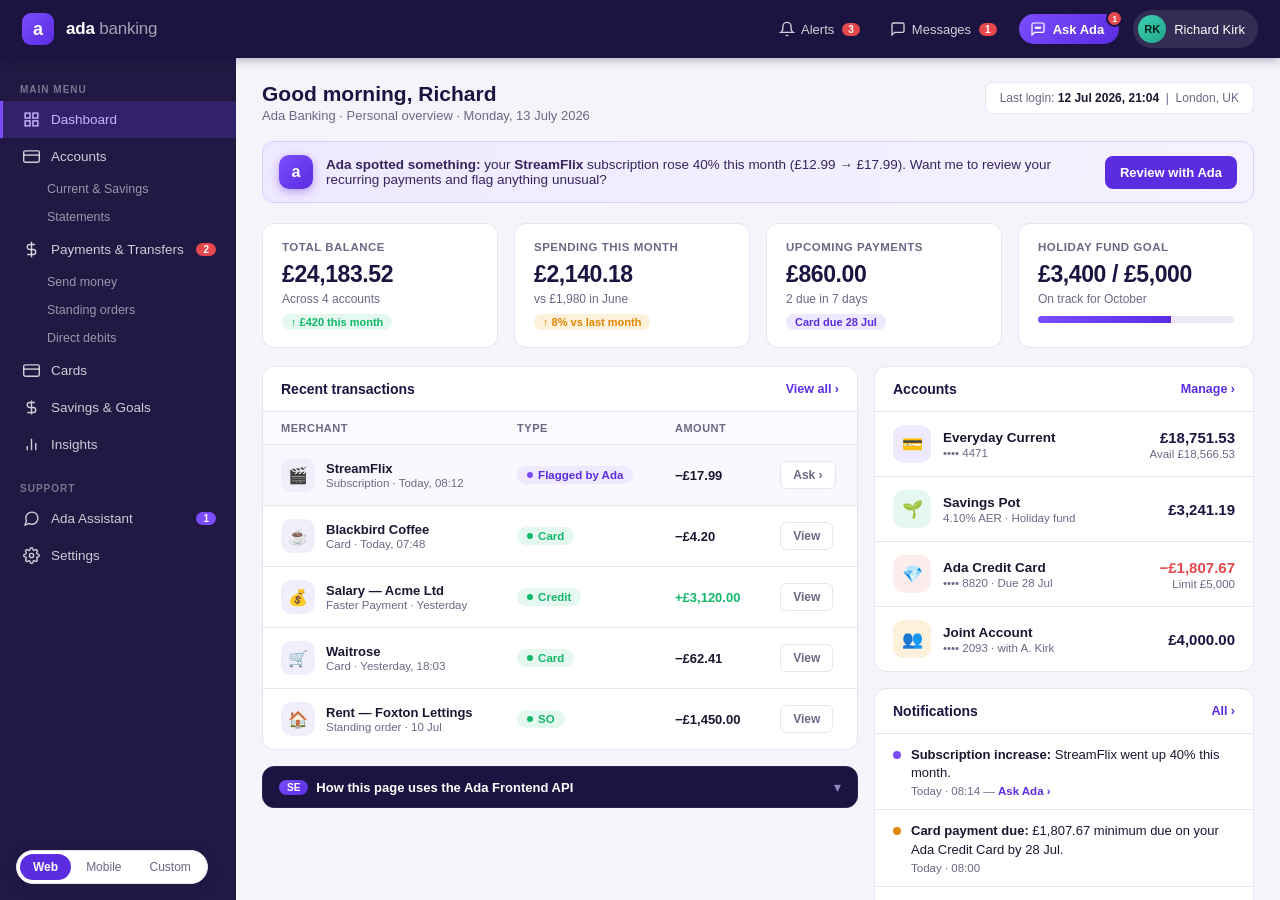
==== index.html @ 880fb13c "Web: remove triggerProactive() call on load (keep standard launcher) Co-Authored-By: Claude Opus 4.8" ====
<!DOCTYPE html>
<html lang="en-GB">
<head>
<meta charset="UTF-8">
<meta name="viewport" content="width=device-width, initial-scale=1.0">
<title>Ada Banking — Online Banking</title>
<style>
  *{margin:0;padding:0;box-sizing:border-box}
  :root{
    --brand:#5B2CE0; --brand-2:#7B4DFF; --brand-dk:#2E1A6B; --brand-navy:#1c1440;
    --pos:#12B76A; --neg:#E5484D; --warn:#E08600;
    --bg:#F5F4FB; --white:#fff; --ink:#1A1730; --muted:#6c6885; --line:#E7E4F2;
    --sidebar-w:236px;
  }
  body{font-family:-apple-system,BlinkMacSystemFont,'Segoe UI',Roboto,Arial,sans-serif;
       background:var(--bg);color:var(--ink);font-size:14px;height:100vh;display:flex;flex-direction:column;overflow:hidden}

  /* view switcher */
  .viewswitch{position:fixed;bottom:16px;left:16px;z-index:60;display:flex;gap:2px;background:#fff;border:1px solid var(--line);border-radius:999px;padding:3px;box-shadow:0 4px 14px rgba(40,20,90,.12)}
  .viewswitch a{font-size:12px;color:var(--muted);text-decoration:none;padding:6px 13px;border-radius:999px}
  .viewswitch a.on{background:var(--brand);color:#fff;font-weight:600}

  /* top nav */
  .top-nav{background:var(--brand-navy);height:58px;display:flex;align-items:center;justify-content:space-between;padding:0 22px;flex-shrink:0;z-index:100;box-shadow:0 2px 10px rgba(20,10,50,.3)}
  .nav-left{display:flex;align-items:center;gap:12px}
  .mark{width:32px;height:32px;border-radius:9px;background:linear-gradient(135deg,var(--brand-2),var(--brand));display:flex;align-items:center;justify-content:center;font-weight:800;font-size:18px;color:#fff}
  .logo-text{color:#fff;font-size:17px;font-weight:700;letter-spacing:-.2px}
  .logo-text span{font-weight:400;color:rgba(255,255,255,.6)}
  .nav-right{display:flex;align-items:center;gap:14px}
  .nav-icon-btn{background:none;border:none;color:rgba(255,255,255,.8);cursor:pointer;display:flex;align-items:center;gap:6px;font-size:13px;padding:6px 8px;border-radius:6px;transition:background .15s}
  .nav-icon-btn:hover{background:rgba(255,255,255,.1);color:#fff}
  .notif-badge{background:var(--neg);color:#fff;font-size:10px;font-weight:700;border-radius:10px;padding:1px 6px;margin-left:2px}
  .ada-nav-btn{display:flex;align-items:center;gap:7px;background:linear-gradient(135deg,var(--brand-2),var(--brand));border:none;border-radius:20px;color:#fff;font-size:13px;font-weight:600;padding:7px 15px 7px 11px;cursor:pointer;position:relative;transition:box-shadow .15s,transform .1s}
  .ada-nav-btn:hover{box-shadow:0 3px 14px rgba(123,77,255,.55)}
  .ada-nav-btn:active{transform:translateY(1px)}
  .ada-nav-btn svg{width:16px;height:16px}
  .ada-nav-badge{position:absolute;top:-4px;right:-4px;width:17px;height:17px;border-radius:50%;background:var(--neg);border:2px solid var(--brand-navy);font-size:9px;color:#fff;font-weight:700;display:flex;align-items:center;justify-content:center}
  .user-pill{display:flex;align-items:center;gap:8px;background:rgba(255,255,255,.1);border-radius:20px;padding:5px 13px 5px 5px;cursor:pointer}
  .user-avatar{width:28px;height:28px;border-radius:50%;background:linear-gradient(135deg,#3ad0b0,#22a58b);color:#04211a;display:flex;align-items:center;justify-content:center;font-size:11px;font-weight:700}
  .user-name{color:#fff;font-size:13px;font-weight:500}

  .main-layout{display:flex;flex:1;overflow:hidden}

  /* sidebar */
  .sidebar{width:var(--sidebar-w);background:#211843;flex-shrink:0;overflow-y:auto;padding:14px 0}
  .sidebar-label{color:rgba(255,255,255,.4);font-size:10px;font-weight:700;letter-spacing:1px;text-transform:uppercase;padding:12px 20px 6px}
  .sidebar-item{display:flex;align-items:center;gap:11px;padding:10px 20px;color:rgba(255,255,255,.78);cursor:pointer;transition:all .15s;border-left:3px solid transparent;font-size:13.5px}
  .sidebar-item:hover{background:rgba(255,255,255,.07);color:#fff}
  .sidebar-item.active{background:rgba(123,77,255,.2);color:#c7b6ff;border-left-color:var(--brand-2)}
  .sidebar-item svg{width:17px;height:17px;flex-shrink:0}
  .sidebar-badge{margin-left:auto;background:var(--neg);color:#fff;font-size:10px;font-weight:700;border-radius:10px;padding:1px 7px}
  .sidebar-badge.violet{background:var(--brand-2)}
  .sidebar-sub{padding:7px 20px 7px 47px;color:rgba(255,255,255,.55);cursor:pointer;font-size:12.5px;transition:color .15s}
  .sidebar-sub:hover{color:rgba(255,255,255,.85)}

  /* content */
  .content{flex:1;overflow-y:auto;padding:24px 26px}
  .page-header{display:flex;align-items:flex-start;justify-content:space-between;margin-bottom:18px}
  .page-title{font-size:21px;font-weight:700;color:var(--brand-navy)}
  .page-subtitle{color:var(--muted);font-size:13px;margin-top:2px}
  .last-login{background:#fff;border:1px solid var(--line);border-radius:8px;padding:8px 14px;font-size:12px;color:var(--muted);text-align:right}
  .last-login strong{color:var(--ink)}

  /* proactive banner */
  .proactive-banner{background:linear-gradient(100deg,#efe9ff,#f6f2ff);border:1px solid #d8ccff;border-radius:12px;padding:13px 16px;margin-bottom:20px;display:flex;align-items:center;gap:13px}
  .pb-mark{width:34px;height:34px;border-radius:10px;background:linear-gradient(135deg,var(--brand-2),var(--brand));flex:0 0 auto;display:flex;align-items:center;justify-content:center;color:#fff;font-weight:800;font-size:16px;box-shadow:0 3px 10px rgba(91,44,224,.4)}
  .pb-text{flex:1;font-size:13.5px;color:#33265f}
  .pb-text strong{font-weight:700}
  .pb-cta{background:var(--brand);color:#fff;border:none;border-radius:8px;padding:9px 15px;font-size:13px;font-weight:600;cursor:pointer;white-space:nowrap;transition:background .15s}
  .pb-cta:hover{background:var(--brand-dk)}

  /* stat cards */
  .stats-row{display:grid;grid-template-columns:repeat(4,1fr);gap:16px;margin-bottom:18px}
  .stat-card{background:#fff;border-radius:12px;padding:17px 19px;border:1px solid var(--line);transition:box-shadow .2s}
  .stat-card:hover{box-shadow:0 6px 18px rgba(40,20,90,.08)}
  .stat-label{font-size:11.5px;color:var(--muted);font-weight:600;text-transform:uppercase;letter-spacing:.5px;margin-bottom:8px}
  .stat-value{font-size:23px;font-weight:800;color:var(--brand-navy);letter-spacing:-.4px}
  .stat-sub{font-size:12px;color:var(--muted);margin-top:4px}
  .stat-chip{display:inline-block;font-size:11px;font-weight:600;border-radius:12px;padding:2px 9px;margin-top:8px}
  .chip-green{background:#E5F8EF;color:var(--pos)}
  .chip-amber{background:#FDF1DC;color:var(--warn)}
  .chip-violet{background:#EFE9FF;color:var(--brand)}
  /* mini progress */
  .goalbar{height:7px;border-radius:5px;background:#ece8f7;margin-top:10px;overflow:hidden}
  .goalbar > i{display:block;height:100%;width:68%;background:linear-gradient(90deg,var(--brand-2),var(--brand))}

  .two-col{display:grid;grid-template-columns:1fr 380px;gap:16px}
  .panel{background:#fff;border-radius:12px;border:1px solid var(--line);overflow:hidden}
  .panel-header{display:flex;align-items:center;justify-content:space-between;padding:14px 18px;border-bottom:1px solid var(--line)}
  .panel-title{font-size:14px;font-weight:700;color:var(--brand-navy)}
  .panel-action{font-size:12.5px;color:var(--brand);cursor:pointer;font-weight:600}
  .panel-action:hover{text-decoration:underline}

  /* transactions table */
  .tx-table{width:100%;border-collapse:collapse}
  .tx-table th{text-align:left;padding:10px 18px;font-size:11px;color:var(--muted);font-weight:700;text-transform:uppercase;letter-spacing:.5px;background:#FBFAFE;border-bottom:1px solid var(--line)}
  .tx-table td{padding:13px 18px;border-bottom:1px solid var(--line);font-size:13px;vertical-align:middle}
  .tx-table tr:last-child td{border-bottom:none}
  .tx-table tr:hover td{background:#FAF8FE}
  .tx-merchant{display:flex;align-items:center;gap:11px}
  .tx-ic{width:34px;height:34px;border-radius:10px;display:flex;align-items:center;justify-content:center;font-size:16px;background:#f1eefb}
  .tx-name{font-weight:600}
  .tx-meta{font-size:11.5px;color:var(--muted);margin-top:1px}
  .amt-out{font-weight:700}
  .amt-in{font-weight:700;color:var(--pos)}
  .flag-row td{background:#FBF7FF !important}
  .flag-row:hover td{background:#F3ECFF !important}
  .pill{display:inline-flex;align-items:center;gap:5px;font-size:11.5px;font-weight:600;border-radius:12px;padding:3px 10px}
  .pill::before{content:'';width:6px;height:6px;border-radius:50%}
  .pill-violet{background:#EFE9FF;color:var(--brand)}
  .pill-violet::before{background:var(--brand-2)}
  .pill-green{background:#E5F8EF;color:var(--pos)}
  .pill-green::before{background:var(--pos)}
  .btn-sm{font-size:12px;font-weight:600;border-radius:6px;padding:6px 12px;cursor:pointer;border:1px solid var(--line);background:#fff;color:var(--muted)}
  .btn-sm:hover{border-color:var(--brand);color:var(--brand)}

  /* accounts panel */
  .account-row{display:flex;align-items:center;gap:12px;padding:13px 18px;border-bottom:1px solid var(--line);cursor:pointer;transition:background .15s}
  .account-row:last-child{border-bottom:none}
  .account-row:hover{background:#FAF8FE}
  .account-ic{width:38px;height:38px;border-radius:11px;display:flex;align-items:center;justify-content:center;font-size:17px;flex:0 0 auto}
  .ic-cur{background:#EFE9FF}.ic-sav{background:#E5F8EF}.ic-cc{background:#FDECEC}.ic-joint{background:#FDF1DC}
  .account-name{font-weight:600;font-size:13.5px}
  .account-num{font-size:11.5px;color:var(--muted);margin-top:2px}
  .account-balance{margin-left:auto;text-align:right}
  .balance-amount{font-size:15px;font-weight:700;color:var(--brand-navy)}
  .balance-avail{font-size:11.5px;color:var(--muted);margin-top:2px}
  .neg{color:var(--neg)}

  /* notifications panel */
  .alert-item{display:flex;align-items:flex-start;gap:10px;padding:12px 18px;border-bottom:1px solid var(--line)}
  .alert-item:last-child{border-bottom:none}
  .alert-dot{width:8px;height:8px;border-radius:50%;flex-shrink:0;margin-top:5px}
  .dot-violet{background:var(--brand-2)}.dot-amber{background:var(--warn)}.dot-red{background:var(--neg)}
  .alert-text{font-size:13px;line-height:1.4}
  .alert-time{font-size:11.5px;color:var(--muted);margin-top:3px}
  .ask-ada{color:var(--brand);cursor:pointer;font-weight:600}
  .ask-ada:hover{text-decoration:underline}

  /* developer / frontend-api callout */
  .dev-callout{margin-top:16px;background:#1c1440;border-radius:12px;overflow:hidden;border:1px solid #2c2258}
  .dev-head{display:flex;align-items:center;justify-content:space-between;padding:12px 16px;cursor:pointer}
  .dev-head .dt{color:#fff;font-size:13px;font-weight:700;display:flex;align-items:center;gap:8px}
  .dev-head .dt .tag{background:linear-gradient(135deg,var(--brand-2),var(--brand));font-size:10px;padding:2px 8px;border-radius:999px;font-weight:700}
  .dev-head .chev{color:#8f88bf;transition:transform .2s}
  .dev-callout.open .chev{transform:rotate(180deg)}
  .dev-body{max-height:0;overflow:hidden;transition:max-height .3s ease}
  .dev-callout.open .dev-body{max-height:640px}
  .dev-body pre{margin:0;padding:14px 16px 18px;color:#d7d1f5;font-family:'SF Mono',Menlo,Consolas,monospace;font-size:12px;line-height:1.6;overflow-x:auto}
  .dev-body .cmt{color:#7d76b0}
  .dev-body .kw{color:#c7b6ff}
  .dev-body .str{color:#8ce0b8}

  /* proactive toast (bottom-right) */
  .toast{position:fixed;right:22px;bottom:66px;z-index:70;width:320px;background:#fff;border-radius:14px;box-shadow:0 18px 44px rgba(30,15,70,.28);border:1px solid #ece8f7;
         padding:14px 15px;display:flex;gap:11px;align-items:flex-start;transform:translateY(24px);opacity:0;pointer-events:none;transition:transform .35s cubic-bezier(.34,1.3,.5,1),opacity .3s}
  .toast.show{transform:translateY(0);opacity:1;pointer-events:auto}
  .toast .tav{width:34px;height:34px;border-radius:10px;background:linear-gradient(135deg,var(--brand-2),var(--brand));flex:0 0 auto;display:flex;align-items:center;justify-content:center;color:#fff;font-weight:800}
  .toast .tt{flex:1}
  .toast .tn{font-size:12px;font-weight:700;color:var(--brand-dk)}
  .toast .tm{font-size:13px;color:#37335a;line-height:1.4;margin-top:2px}
  .toast .tcta{margin-top:9px;background:var(--brand);color:#fff;border:0;border-radius:8px;padding:7px 12px;font-size:12.5px;font-weight:600;cursor:pointer}
  .toast .tx-close{position:absolute;top:9px;right:11px;background:none;border:0;color:#b6b3c7;cursor:pointer;font-size:16px;line-height:1}

  @media(max-width:1080px){.stats-row{grid-template-columns:repeat(2,1fr)}.two-col{grid-template-columns:1fr}}
</style>
</head>
<body>

<!-- TOP NAV -->
<nav class="top-nav">
  <div class="nav-left">
    <div class="mark">a</div>
    <div class="logo-text">ada<span> banking</span></div>
  </div>
  <div class="nav-right">
    <button class="nav-icon-btn">
      <svg viewBox="0 0 24 24" width="16" height="16" fill="none" stroke="currentColor" stroke-width="2"><path d="M18 8A6 6 0 0 0 6 8c0 7-3 9-3 9h18s-3-2-3-9"/><path d="M13.73 21a2 2 0 0 1-3.46 0"/></svg>
      Alerts <span class="notif-badge">3</span>
    </button>
    <button class="nav-icon-btn">
      <svg viewBox="0 0 24 24" width="16" height="16" fill="none" stroke="currentColor" stroke-width="2"><path d="M21 15a2 2 0 0 1-2 2H7l-4 4V5a2 2 0 0 1 2-2h14a2 2 0 0 1 2 2z"/></svg>
      Messages <span class="notif-badge">1</span>
    </button>
    <button class="ada-nav-btn" id="adaNavBtn" onclick="openAdaChat()">
      <svg viewBox="0 0 24 24" fill="none" stroke="currentColor" stroke-width="1.8"><path d="M21 15a2 2 0 0 1-2 2H7l-4 4V5a2 2 0 0 1 2-2h14a2 2 0 0 1 2 2z"/><circle cx="9" cy="10" r="1" fill="currentColor"/><circle cx="12" cy="10" r="1" fill="currentColor"/><circle cx="15" cy="10" r="1" fill="currentColor"/></svg>
      Ask Ada
      <span class="ada-nav-badge" id="adaNavBadge">1</span>
    </button>
    <div class="user-pill">
      <div class="user-avatar">RK</div>
      <span class="user-name">Richard Kirk</span>
    </div>
  </div>
</nav>

<div class="main-layout">
  <!-- SIDEBAR -->
  <aside class="sidebar">
    <div class="sidebar-label">Main menu</div>
    <div class="sidebar-item active">
      <svg viewBox="0 0 24 24" fill="none" stroke="currentColor" stroke-width="2"><rect x="3" y="3" width="7" height="7"/><rect x="14" y="3" width="7" height="7"/><rect x="14" y="14" width="7" height="7"/><rect x="3" y="14" width="7" height="7"/></svg>
      Dashboard
    </div>
    <div class="sidebar-item">
      <svg viewBox="0 0 24 24" fill="none" stroke="currentColor" stroke-width="2"><rect x="1" y="4" width="22" height="16" rx="2"/><line x1="1" y1="10" x2="23" y2="10"/></svg>
      Accounts
    </div>
    <div class="sidebar-sub">Current &amp; Savings</div>
    <div class="sidebar-sub">Statements</div>
    <div class="sidebar-item">
      <svg viewBox="0 0 24 24" fill="none" stroke="currentColor" stroke-width="2"><line x1="12" y1="1" x2="12" y2="23"/><path d="M17 5H9.5a3.5 3.5 0 0 0 0 7h5a3.5 3.5 0 0 1 0 7H6"/></svg>
      Payments &amp; Transfers
      <span class="sidebar-badge">2</span>
    </div>
    <div class="sidebar-sub">Send money</div>
    <div class="sidebar-sub">Standing orders</div>
    <div class="sidebar-sub">Direct debits</div>
    <div class="sidebar-item">
      <svg viewBox="0 0 24 24" fill="none" stroke="currentColor" stroke-width="2"><rect x="1" y="4" width="22" height="16" rx="2"/><line x1="1" y1="10" x2="23" y2="10"/></svg>
      Cards
    </div>
    <div class="sidebar-item">
      <svg viewBox="0 0 24 24" fill="none" stroke="currentColor" stroke-width="2"><path d="M12 2v20M17 5H9.5a3.5 3.5 0 0 0 0 7h5a3.5 3.5 0 0 1 0 7H6"/></svg>
      Savings &amp; Goals
    </div>
    <div class="sidebar-item">
      <svg viewBox="0 0 24 24" fill="none" stroke="currentColor" stroke-width="2"><line x1="18" y1="20" x2="18" y2="10"/><line x1="12" y1="20" x2="12" y2="4"/><line x1="6" y1="20" x2="6" y2="14"/></svg>
      Insights
    </div>
    <div class="sidebar-label" style="margin-top:8px">Support</div>
    <div class="sidebar-item" onclick="openAdaChat()">
      <svg viewBox="0 0 24 24" fill="none" stroke="currentColor" stroke-width="2"><path d="M21 11.5a8.38 8.38 0 0 1-.9 3.8 8.5 8.5 0 0 1-7.6 4.7 8.38 8.38 0 0 1-3.8-.9L3 21l1.9-5.7a8.38 8.38 0 0 1-.9-3.8 8.5 8.5 0 0 1 4.7-7.6 8.38 8.38 0 0 1 3.8-.9h.5a8.48 8.48 0 0 1 8 8v.5z"/></svg>
      Ada Assistant
      <span class="sidebar-badge violet">1</span>
    </div>
    <div class="sidebar-item">
      <svg viewBox="0 0 24 24" fill="none" stroke="currentColor" stroke-width="2"><circle cx="12" cy="12" r="3"/><path d="M19.4 15a1.65 1.65 0 0 0 .33 1.82l.06.06a2 2 0 1 1-2.83 2.83l-.06-.06a1.65 1.65 0 0 0-1.82-.33 1.65 1.65 0 0 0-1 1.51V21a2 2 0 0 1-4 0v-.09A1.65 1.65 0 0 0 9 19.4a1.65 1.65 0 0 0-1.82.33l-.06.06a2 2 0 1 1-2.83-2.83l.06-.06a1.65 1.65 0 0 0 .33-1.82 1.65 1.65 0 0 0-1.51-1H3a2 2 0 0 1 0-4h.09A1.65 1.65 0 0 0 4.6 9a1.65 1.65 0 0 0-.33-1.82l-.06-.06a2 2 0 1 1 2.83-2.83l.06.06a1.65 1.65 0 0 0 1.82.33H9a1.65 1.65 0 0 0 1-1.51V3a2 2 0 0 1 4 0v.09a1.65 1.65 0 0 0 1 1.51 1.65 1.65 0 0 0 1.82-.33l.06-.06a2 2 0 1 1 2.83 2.83l-.06.06a1.65 1.65 0 0 0-.33 1.82V9a1.65 1.65 0 0 0 1.51 1H21a2 2 0 0 1 0 4h-.09a1.65 1.65 0 0 0-1.51 1z"/></svg>
      Settings
    </div>
  </aside>

  <!-- CONTENT -->
  <main class="content">
    <div class="page-header">
      <div>
        <div class="page-title">Good morning, Richard</div>
        <div class="page-subtitle">Ada Banking · Personal overview · Monday, 13 July 2026</div>
      </div>
      <div class="last-login">Last login: <strong>12 Jul 2026, 21:04</strong> &nbsp;|&nbsp; London, UK</div>
    </div>

    <!-- PROACTIVE BANNER (built from a notification event) -->
    <div class="proactive-banner">
      <div class="pb-mark">a</div>
      <div class="pb-text"><strong>Ada spotted something:</strong> your <strong>StreamFlix</strong> subscription rose 40% this month (£12.99 → £17.99). Want me to review your recurring payments and flag anything unusual?</div>
      <button class="pb-cta" onclick="openAdaChat()">Review with Ada</button>
    </div>

    <!-- STAT CARDS -->
    <div class="stats-row">
      <div class="stat-card">
        <div class="stat-label">Total balance</div>
        <div class="stat-value">£24,183.52</div>
        <div class="stat-sub">Across 4 accounts</div>
        <span class="stat-chip chip-green">↑ £420 this month</span>
      </div>
      <div class="stat-card">
        <div class="stat-label">Spending this month</div>
        <div class="stat-value">£2,140.18</div>
        <div class="stat-sub">vs £1,980 in June</div>
        <span class="stat-chip chip-amber">↑ 8% vs last month</span>
      </div>
      <div class="stat-card">
        <div class="stat-label">Upcoming payments</div>
        <div class="stat-value">£860.00</div>
        <div class="stat-sub">2 due in 7 days</div>
        <span class="stat-chip chip-violet">Card due 28 Jul</span>
      </div>
      <div class="stat-card">
        <div class="stat-label">Holiday fund goal</div>
        <div class="stat-value">£3,400 / £5,000</div>
        <div class="stat-sub">On track for October</div>
        <div class="goalbar"><i></i></div>
      </div>
    </div>

    <!-- TWO COLUMN -->
    <div class="two-col">
      <!-- LEFT: recent transactions -->
      <div>
        <div class="panel">
          <div class="panel-header">
            <span class="panel-title">Recent transactions</span>
            <span class="panel-action">View all ›</span>
          </div>
          <table class="tx-table">
            <thead><tr><th>Merchant</th><th>Type</th><th>Amount</th><th></th></tr></thead>
            <tbody>
              <tr class="flag-row">
                <td><div class="tx-merchant"><div class="tx-ic">🎬</div><div><div class="tx-name">StreamFlix</div><div class="tx-meta">Subscription · Today, 08:12</div></div></div></td>
                <td><span class="pill pill-violet">Flagged by Ada</span></td>
                <td class="amt-out">−£17.99</td>
                <td><button class="btn-sm" onclick="openAdaChat()">Ask ›</button></td>
              </tr>
              <tr>
                <td><div class="tx-merchant"><div class="tx-ic">☕</div><div><div class="tx-name">Blackbird Coffee</div><div class="tx-meta">Card · Today, 07:48</div></div></div></td>
                <td><span class="pill pill-green">Card</span></td>
                <td class="amt-out">−£4.20</td>
                <td><button class="btn-sm">View</button></td>
              </tr>
              <tr>
                <td><div class="tx-merchant"><div class="tx-ic">💰</div><div><div class="tx-name">Salary — Acme Ltd</div><div class="tx-meta">Faster Payment · Yesterday</div></div></div></td>
                <td><span class="pill pill-green">Credit</span></td>
                <td class="amt-in">+£3,120.00</td>
                <td><button class="btn-sm">View</button></td>
              </tr>
              <tr>
                <td><div class="tx-merchant"><div class="tx-ic">🛒</div><div><div class="tx-name">Waitrose</div><div class="tx-meta">Card · Yesterday, 18:03</div></div></div></td>
                <td><span class="pill pill-green">Card</span></td>
                <td class="amt-out">−£62.41</td>
                <td><button class="btn-sm">View</button></td>
              </tr>
              <tr>
                <td><div class="tx-merchant"><div class="tx-ic">🏠</div><div><div class="tx-name">Rent — Foxton Lettings</div><div class="tx-meta">Standing order · 10 Jul</div></div></div></td>
                <td><span class="pill pill-green">SO</span></td>
                <td class="amt-out">−£1,450.00</td>
                <td><button class="btn-sm">View</button></td>
              </tr>
            </tbody>
          </table>
        </div>

        <!-- DEV / FRONTEND API CALLOUT -->
        <div class="dev-callout" id="devCallout">
          <div class="dev-head" onclick="document.getElementById('devCallout').classList.toggle('open')">
            <div class="dt"><span class="tag">SE</span> How this page uses the Ada Frontend API</div>
            <div class="chev">▾</div>
          </div>
          <div class="dev-body">
<pre><span class="cmt">// 1 · Embed the live agent (lazy = we control when it opens)</span>
&lt;script id="__ada" data-handle=<span class="str">"demo-rkirk-fintech"</span> data-lazy
        src="https://static.ada.support/embed2.js"&gt;&lt;/script&gt;

<span class="cmt">// 2 · start() once, passing customer context to personalise</span>
<span class="kw">await</span> window.adaEmbed.<span class="kw">start</span>({
  handle: <span class="str">"demo-rkirk-fintech"</span>, lazy: <span class="kw">true</span>,
  metaFields: { name: <span class="str">"Richard Kirk"</span>, segment: <span class="str">"Retail"</span>,
                channel: <span class="str">"Ada Banking Web"</span> }
});

<span class="cmt">// 3 · Open chat from any UI element — nav, banner, row…</span>
button.onclick = () =&gt; window.adaEmbed.<span class="kw">toggle</span>();

<span class="cmt">// 4 · Proactive: a notification event opens chat with intent</span>
window.adaEmbed.<span class="kw">toggle</span>();  <span class="cmt">// fired from the proactive toast &rarr;</span></pre>
          </div>
        </div>
      </div>

      <!-- RIGHT: accounts + notifications -->
      <div style="display:flex;flex-direction:column;gap:16px">
        <div class="panel">
          <div class="panel-header"><span class="panel-title">Accounts</span><span class="panel-action">Manage ›</span></div>
          <div class="account-row">
            <div class="account-ic ic-cur">💳</div>
            <div><div class="account-name">Everyday Current</div><div class="account-num">•••• 4471</div></div>
            <div class="account-balance"><div class="balance-amount">£18,751.53</div><div class="balance-avail">Avail £18,566.53</div></div>
          </div>
          <div class="account-row">
            <div class="account-ic ic-sav">🌱</div>
            <div><div class="account-name">Savings Pot</div><div class="account-num">4.10% AER · Holiday fund</div></div>
            <div class="account-balance"><div class="balance-amount">£3,241.19</div></div>
          </div>
          <div class="account-row">
            <div class="account-ic ic-cc">💎</div>
            <div><div class="account-name">Ada Credit Card</div><div class="account-num">•••• 8820 · Due 28 Jul</div></div>
            <div class="account-balance"><div class="balance-amount neg">−£1,807.67</div><div class="balance-avail">Limit £5,000</div></div>
          </div>
          <div class="account-row">
            <div class="account-ic ic-joint">👥</div>
            <div><div class="account-name">Joint Account</div><div class="account-num">•••• 2093 · with A. Kirk</div></div>
            <div class="account-balance"><div class="balance-amount">£4,000.00</div></div>
          </div>
        </div>

        <div class="panel">
          <div class="panel-header"><span class="panel-title">Notifications</span><span class="panel-action">All ›</span></div>
          <div class="alert-item">
            <div class="alert-dot dot-violet"></div>
            <div><div class="alert-text"><strong>Subscription increase:</strong> StreamFlix went up 40% this month.</div>
            <div class="alert-time">Today · 08:14 — <span class="ask-ada" onclick="openAdaChat()">Ask Ada ›</span></div></div>
          </div>
          <div class="alert-item">
            <div class="alert-dot dot-amber"></div>
            <div><div class="alert-text"><strong>Card payment due:</strong> £1,807.67 minimum due on your Ada Credit Card by 28 Jul.</div>
            <div class="alert-time">Today · 08:00</div></div>
          </div>
          <div class="alert-item">
            <div class="alert-dot dot-red"></div>
            <div><div class="alert-text"><strong>Low balance forecast:</strong> your rent may leave the Current account below £200 next week.</div>
            <div class="alert-time">Today · 07:30 — <span class="ask-ada" onclick="openAdaChat()">Plan with Ada ›</span></div></div>
          </div>
          <div class="alert-item">
            <div class="alert-dot dot-violet"></div>
            <div><div class="alert-text"><strong>Savings tip:</strong> you're £1,600 from your Holiday fund goal.</div>
            <div class="alert-time">Yesterday · 19:10</div></div>
          </div>
        </div>
      </div>
    </div>
  </main>
</div>

<div class="viewswitch">
  <a class="on" href="index.html">Web</a>
  <a href="app.html">Mobile</a>
  <a href="custom.html">Custom</a>
</div>

<script>
  // ---- Ada Frontend API: open the LIVE demo-rkirk-fintech agent ----
  // Lazy embed: start() once (passing customer context), then toggle() to open.
  var adaStarted = false;
  function ensureAdaStarted(){
    return new Promise(function(resolve){
      if (adaStarted){ resolve(); return; }
      (function wait(n){
        if (window.adaEmbed && typeof window.adaEmbed.start === 'function'){
          window.adaEmbed.start({
            handle: "demo-rkirk-fintech",
            lazy: true,
            metaFields: { name: "Richard Kirk", segment: "Retail", channel: "Ada Banking Web" }
          }).then(function(){ adaStarted = true; resolve(); })
            .catch(function(){ adaStarted = true; resolve(); });
        } else if (n < 40){ setTimeout(function(){ wait(n+1); }, 150); }
        else { resolve(); }
      })(0);
    });
  }
  function openAdaChat(){
    var b = document.getElementById('adaNavBadge'); if(b) b.style.display='none';
    ensureAdaStarted().then(function(){
      if (window.adaEmbed && typeof window.adaEmbed.toggle === 'function') window.adaEmbed.toggle();
    });
  }

  // Start the embed on load so the standard Ada web SDK launcher shows bottom-right.
  // (Our "Ask Ada" buttons still open it via toggle.)
  ensureAdaStarted();
</script>

<!-- Default Ada web SDK launcher is shown (bottom-right). Custom buttons open it too. -->

<!-- ============================================================ -->
<!-- REAL Ada AI Agent widget — demo-rkirk-fintech (live)         -->
<!-- ============================================================ -->
<script id="__ada" data-handle="demo-rkirk-fintech" data-lazy src="https://static.ada.support/embed2.js"></script>
</body>
</html>
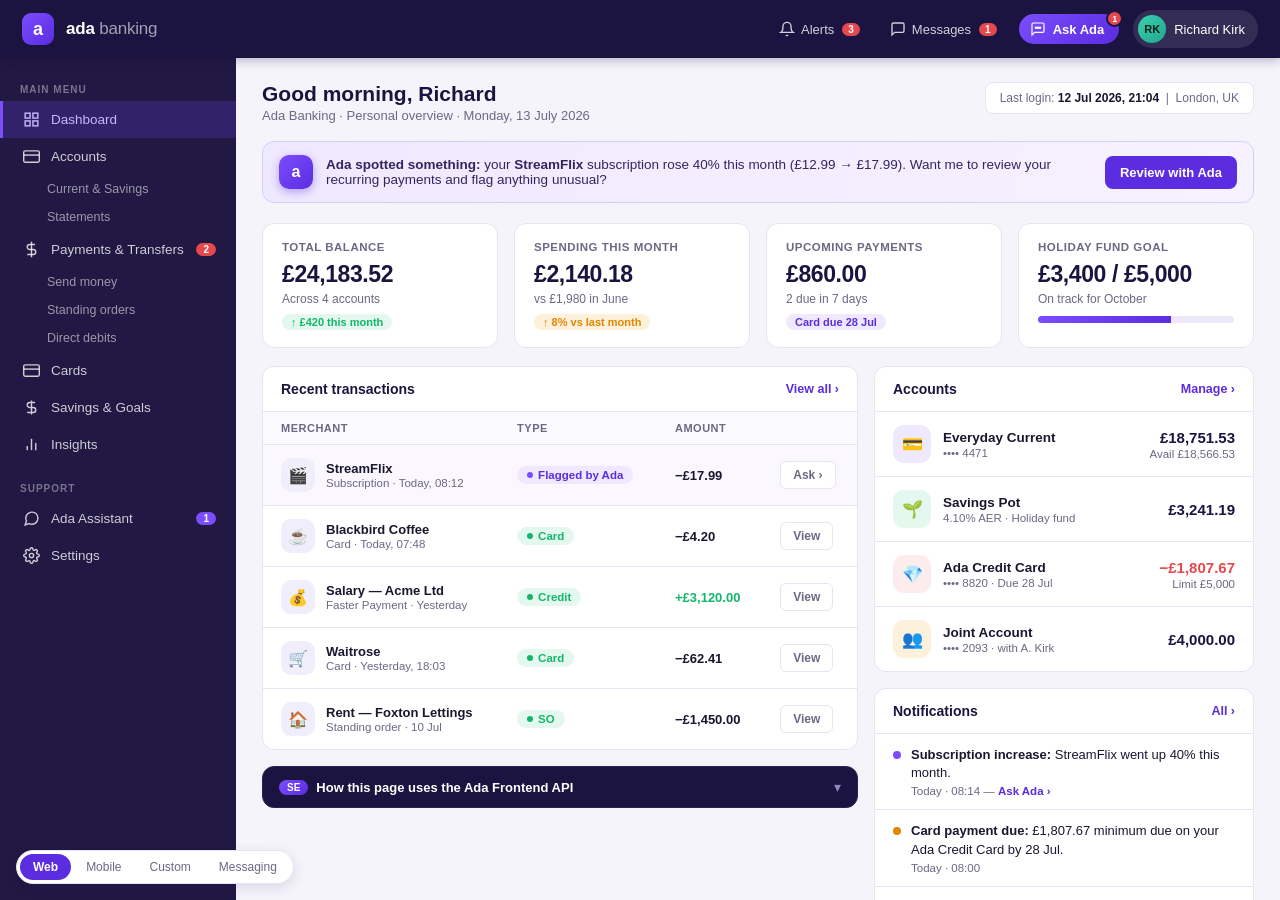
==== commit 85dddfbe: "Add Messaging page: omni-channel showcase (email, SMS, WhatsApp, Messenger, Instagram, Apple Message" ====
--- a/index.html
+++ b/index.html
@@ -416,6 +416,7 @@
   <a class="on" href="index.html">Web</a>
   <a href="app.html">Mobile</a>
   <a href="custom.html">Custom</a>
+  <a href="messaging.html">Messaging</a>
 </div>
 
 <script>
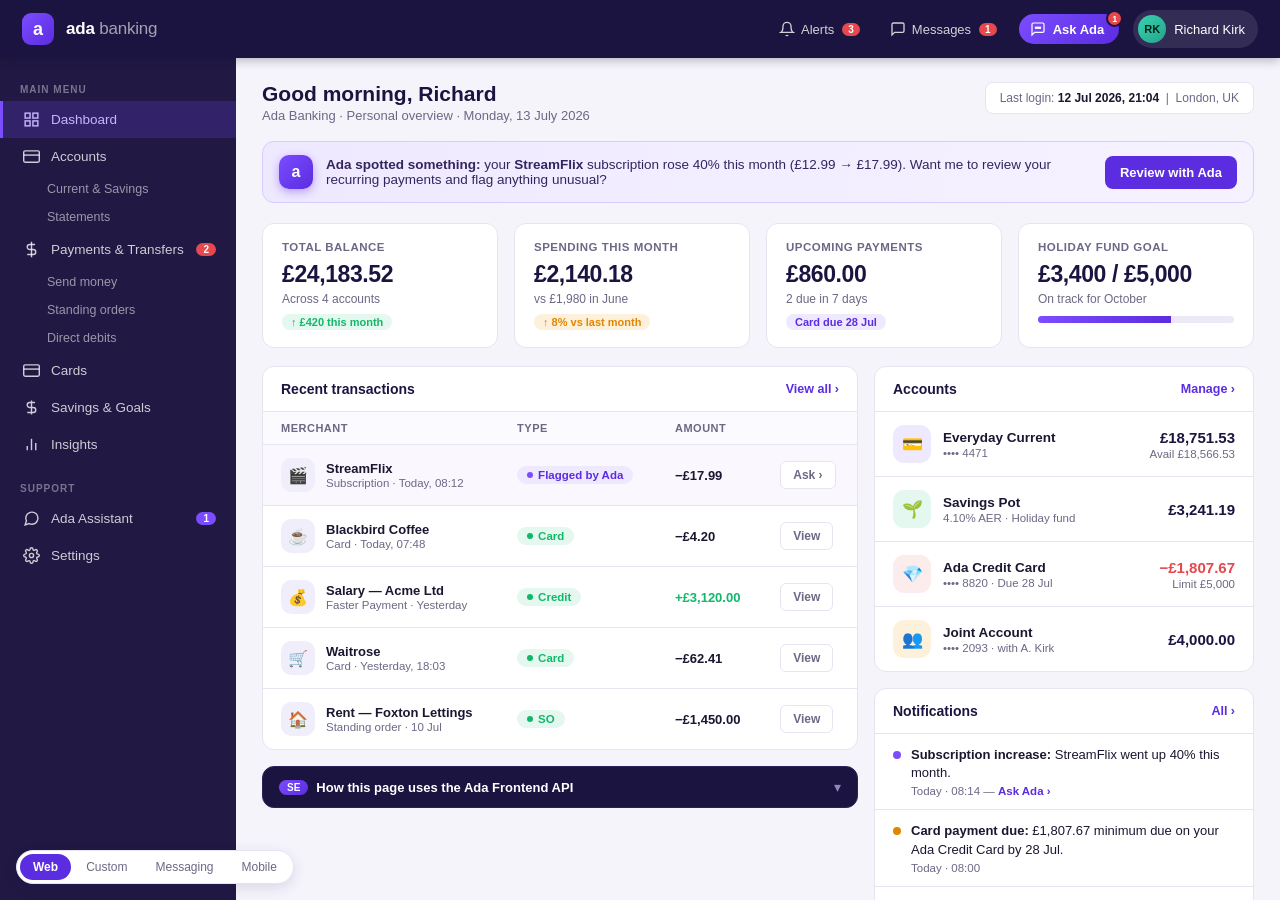
==== commit 333a78b9: "Custom page: replace with BBK front-end chat concept showcase (4 mockups incl. Arabic RTL) over dimm" ====
--- a/index.html
+++ b/index.html
@@ -414,9 +414,9 @@
 
 <div class="viewswitch">
   <a class="on" href="index.html">Web</a>
-  <a href="app.html">Mobile</a>
   <a href="custom.html">Custom</a>
   <a href="messaging.html">Messaging</a>
+  <a href="app.html">Mobile</a>
 </div>
 
 <script>
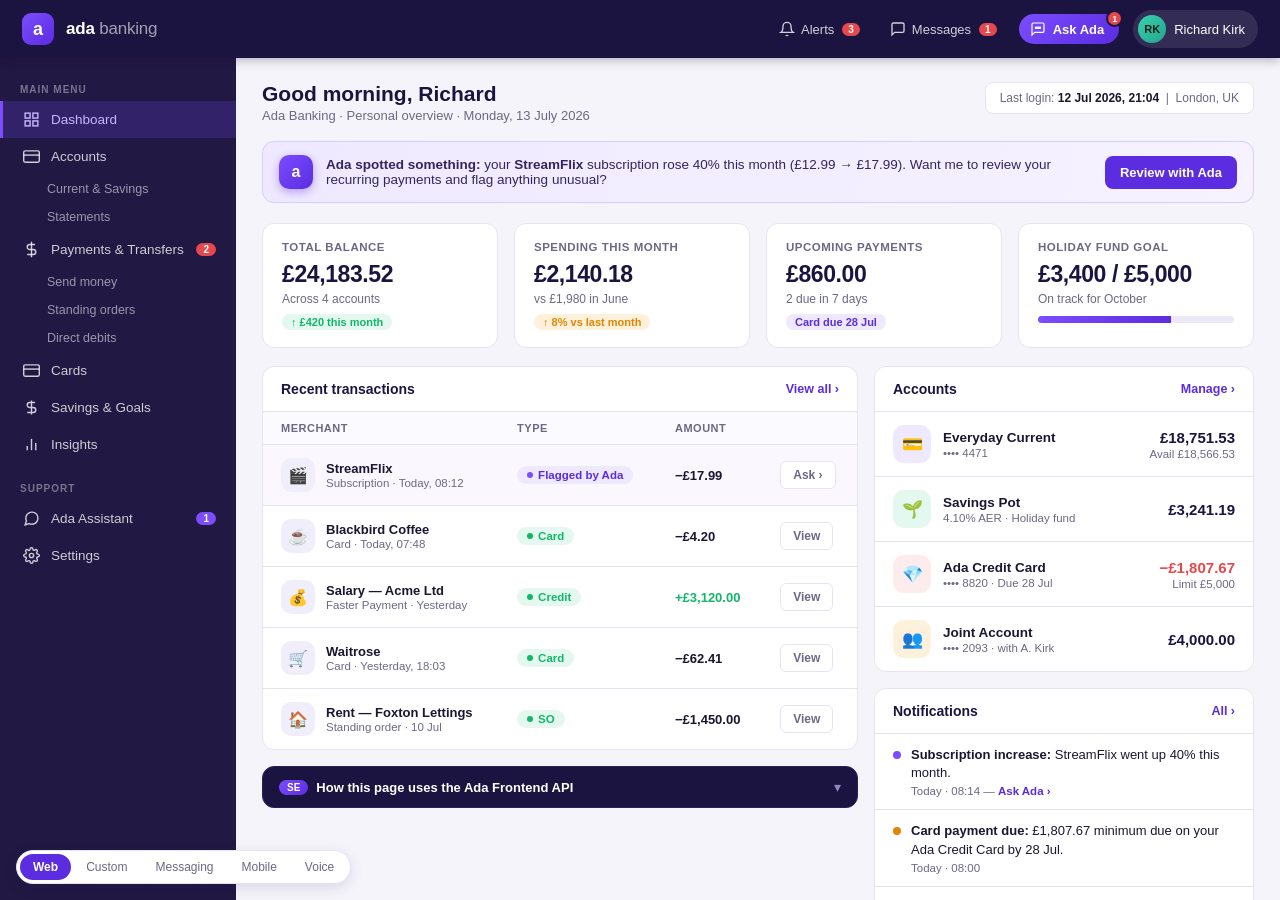
==== commit 9e40af19: "Add Voice page: synced visual over pre-treated Ada Bank voice call (Fixed-Rate Savings) — playbook +" ====
--- a/index.html
+++ b/index.html
@@ -417,6 +417,7 @@
   <a href="custom.html">Custom</a>
   <a href="messaging.html">Messaging</a>
   <a href="app.html">Mobile</a>
+  <a href="voice.html">Voice</a>
 </div>
 
 <script>
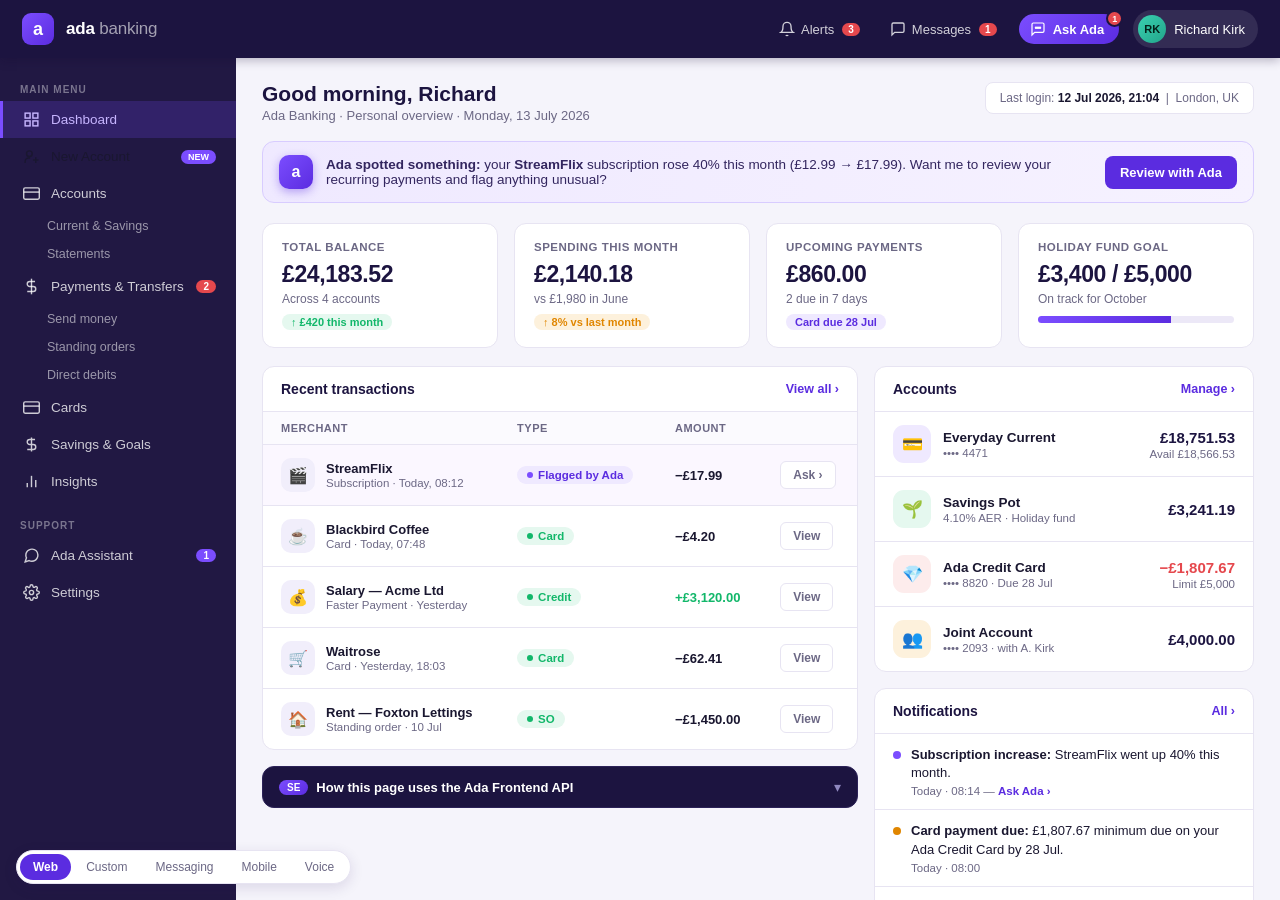
==== commit a3d72cd5: "Add account-opening journey (Sabadell use case): New Account sidebar link -> new-account.html (web 4" ====
--- a/index.html
+++ b/index.html
@@ -202,6 +202,11 @@
       <svg viewBox="0 0 24 24" fill="none" stroke="currentColor" stroke-width="2"><rect x="3" y="3" width="7" height="7"/><rect x="14" y="3" width="7" height="7"/><rect x="14" y="14" width="7" height="7"/><rect x="3" y="14" width="7" height="7"/></svg>
       Dashboard
     </div>
+    <a class="sidebar-item" href="new-account.html" style="text-decoration:none;color:inherit">
+      <svg viewBox="0 0 24 24" fill="none" stroke="currentColor" stroke-width="2"><circle cx="9" cy="8" r="4"/><path d="M3 21v-2a5 5 0 0 1 5-5h2"/><line x1="18" y1="13" x2="18" y2="21"/><line x1="14" y1="17" x2="22" y2="17"/></svg>
+      New Account
+      <span style="margin-left:auto;font-size:9px;font-weight:800;background:var(--brand-2);color:#fff;padding:2px 7px;border-radius:999px">NEW</span>
+    </a>
     <div class="sidebar-item">
       <svg viewBox="0 0 24 24" fill="none" stroke="currentColor" stroke-width="2"><rect x="1" y="4" width="22" height="16" rx="2"/><line x1="1" y1="10" x2="23" y2="10"/></svg>
       Accounts
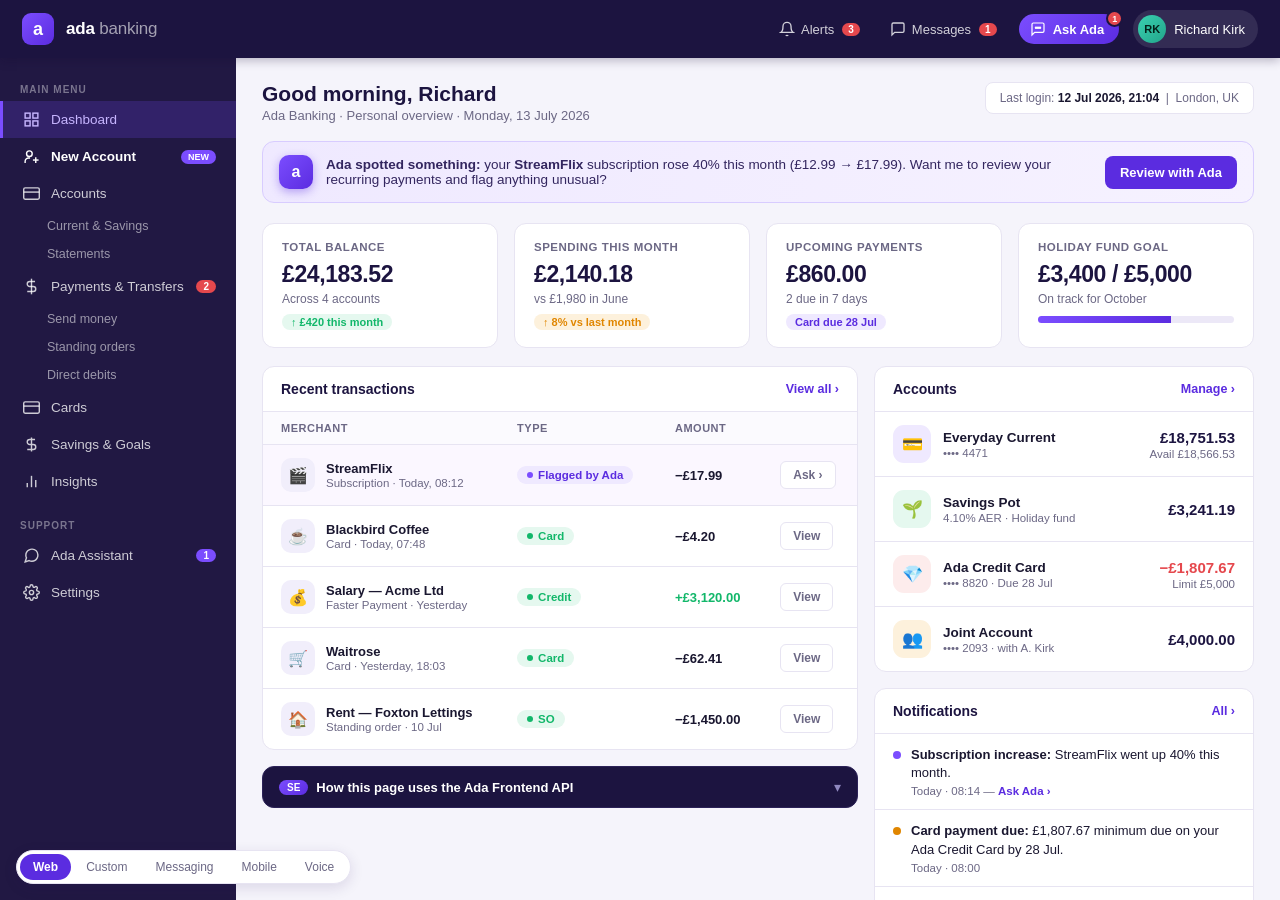
==== commit 6521c8bc: "Fixes: brighten+bolden New Account sidebar link (was inheriting dark colour); onboarding chat resets" ====
--- a/index.html
+++ b/index.html
@@ -202,7 +202,7 @@
       <svg viewBox="0 0 24 24" fill="none" stroke="currentColor" stroke-width="2"><rect x="3" y="3" width="7" height="7"/><rect x="14" y="3" width="7" height="7"/><rect x="14" y="14" width="7" height="7"/><rect x="3" y="14" width="7" height="7"/></svg>
       Dashboard
     </div>
-    <a class="sidebar-item" href="new-account.html" style="text-decoration:none;color:inherit">
+    <a class="sidebar-item" href="new-account.html" style="text-decoration:none;color:#fff;font-weight:700">
       <svg viewBox="0 0 24 24" fill="none" stroke="currentColor" stroke-width="2"><circle cx="9" cy="8" r="4"/><path d="M3 21v-2a5 5 0 0 1 5-5h2"/><line x1="18" y1="13" x2="18" y2="21"/><line x1="14" y1="17" x2="22" y2="17"/></svg>
       New Account
       <span style="margin-left:auto;font-size:9px;font-weight:800;background:var(--brand-2);color:#fff;padding:2px 7px;border-radius:999px">NEW</span>
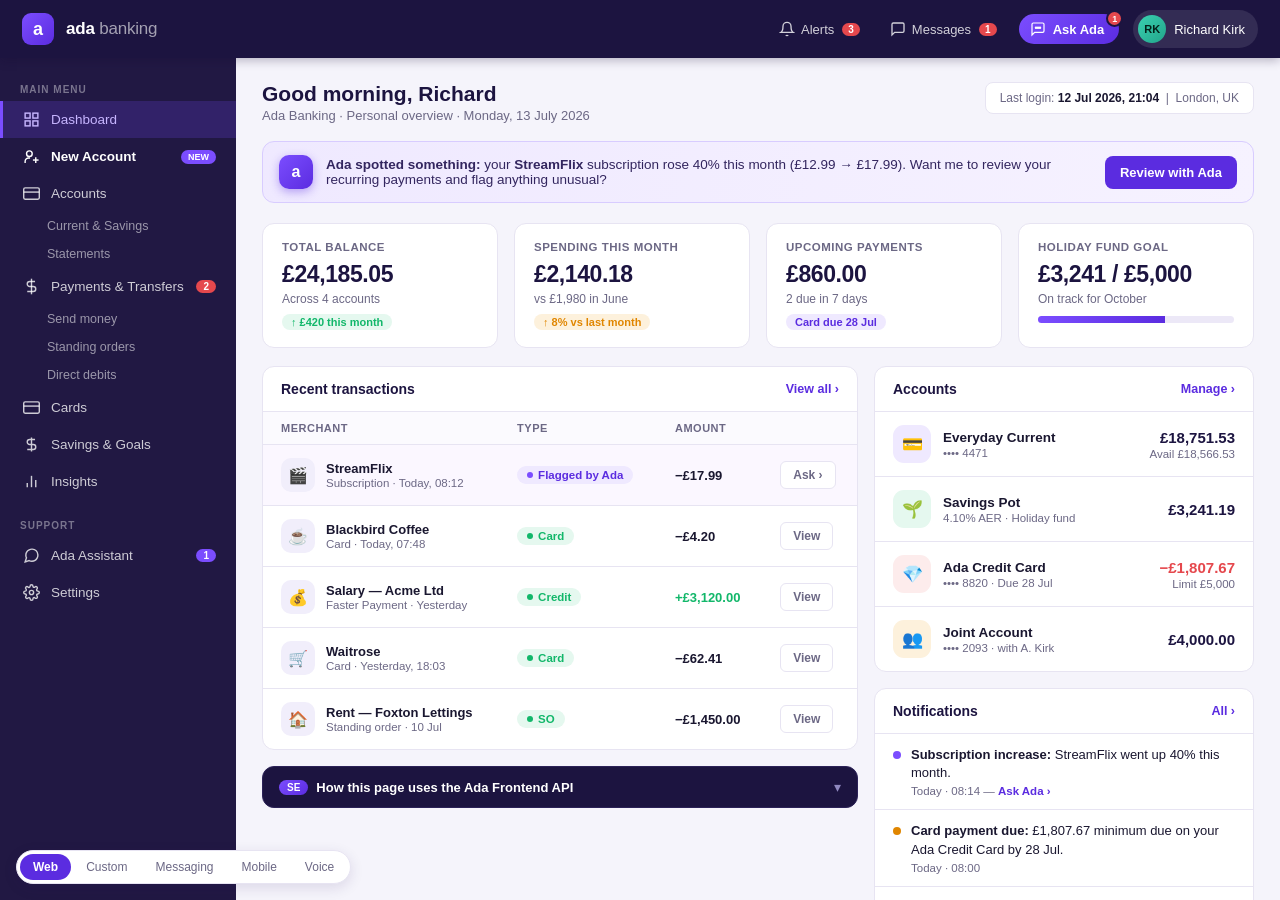
==== commit cb25c280: "Housekeeping: total balance -> £24,185.05 (matches swapped accounts); align Holiday-fund goal to Sav" ====
--- a/index.html
+++ b/index.html
@@ -82,7 +82,7 @@
   .chip-violet{background:#EFE9FF;color:var(--brand)}
   /* mini progress */
   .goalbar{height:7px;border-radius:5px;background:#ece8f7;margin-top:10px;overflow:hidden}
-  .goalbar > i{display:block;height:100%;width:68%;background:linear-gradient(90deg,var(--brand-2),var(--brand))}
+  .goalbar > i{display:block;height:100%;width:65%;background:linear-gradient(90deg,var(--brand-2),var(--brand))}
 
   .two-col{display:grid;grid-template-columns:1fr 380px;gap:16px}
   .panel{background:#fff;border-radius:12px;border:1px solid var(--line);overflow:hidden}
@@ -266,7 +266,7 @@
     <div class="stats-row">
       <div class="stat-card">
         <div class="stat-label">Total balance</div>
-        <div class="stat-value">£24,183.52</div>
+        <div class="stat-value">£24,185.05</div>
         <div class="stat-sub">Across 4 accounts</div>
         <span class="stat-chip chip-green">↑ £420 this month</span>
       </div>
@@ -284,7 +284,7 @@
       </div>
       <div class="stat-card">
         <div class="stat-label">Holiday fund goal</div>
-        <div class="stat-value">£3,400 / £5,000</div>
+        <div class="stat-value">£3,241 / £5,000</div>
         <div class="stat-sub">On track for October</div>
         <div class="goalbar"><i></i></div>
       </div>
@@ -408,7 +408,7 @@
           </div>
           <div class="alert-item">
             <div class="alert-dot dot-violet"></div>
-            <div><div class="alert-text"><strong>Savings tip:</strong> you're £1,600 from your Holiday fund goal.</div>
+            <div><div class="alert-text"><strong>Savings tip:</strong> you're £1,759 from your Holiday fund goal.</div>
             <div class="alert-time">Yesterday · 19:10</div></div>
           </div>
         </div>
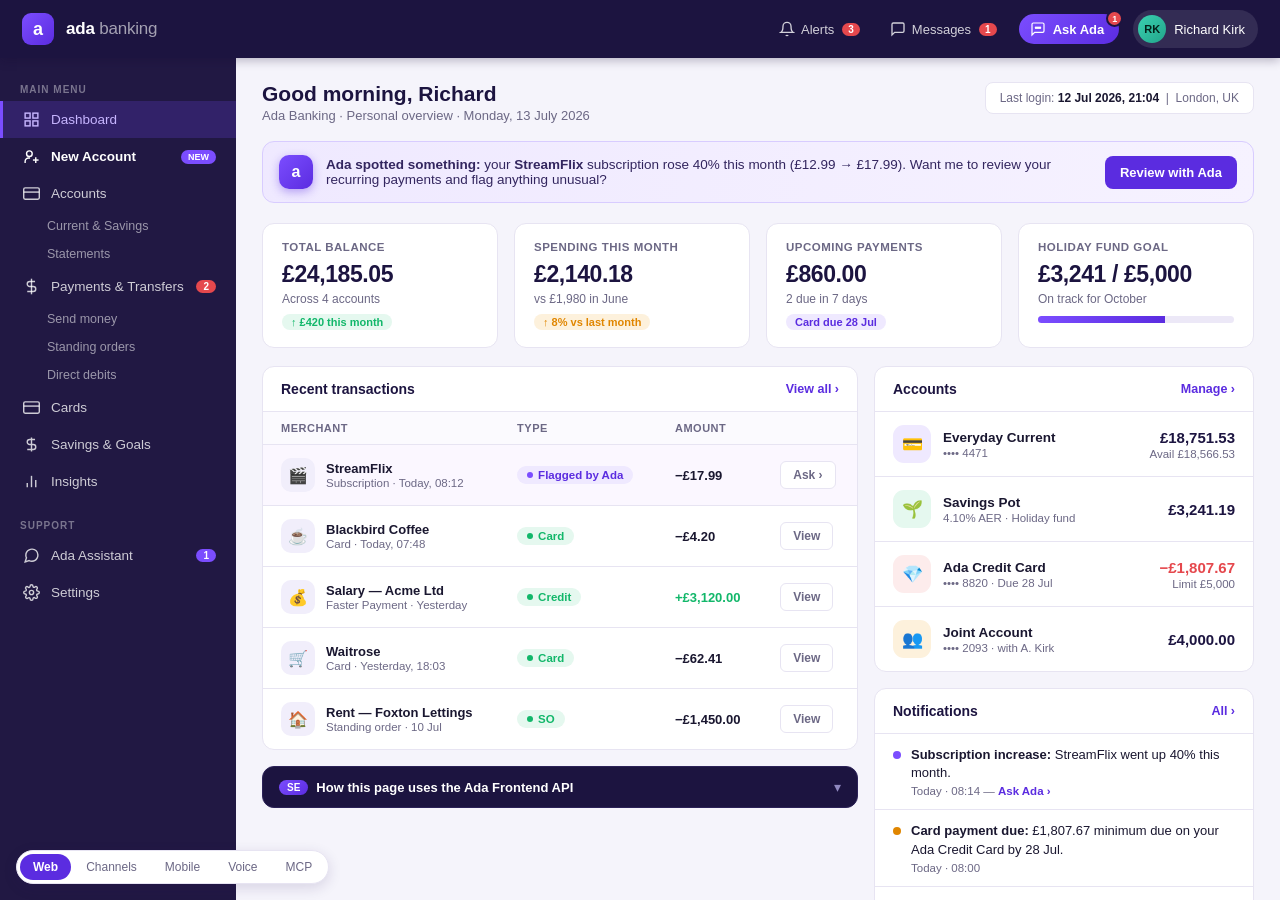
==== commit 20ed33aa: "AdaCities hosting: basefix on main pages + host-aware Voice nav link - Add basefix <base> snippet to" ====
--- a/index.html
+++ b/index.html
@@ -3,23 +3,16 @@
 <head>
 <meta charset="UTF-8">
 <meta name="viewport" content="width=device-width, initial-scale=1.0">
+<script id="basefix">document.write('<base href="'+(function(){var p=location.pathname;return /\.[a-z0-9]+$/i.test(p)?p.replace(/[^\/]*$/,''):(p.slice(-1)==='/'?p:p+'/');})()+'">');</script>
+<link rel="stylesheet" href="site.css">
 <title>Ada Banking — Online Banking</title>
 <style>
   *{margin:0;padding:0;box-sizing:border-box}
-  :root{
-    --brand:#5B2CE0; --brand-2:#7B4DFF; --brand-dk:#2E1A6B; --brand-navy:#1c1440;
-    --pos:#12B76A; --neg:#E5484D; --warn:#E08600;
-    --bg:#F5F4FB; --white:#fff; --ink:#1A1730; --muted:#6c6885; --line:#E7E4F2;
-    --sidebar-w:236px;
-  }
+  :root{--sidebar-w:236px}
   body{font-family:-apple-system,BlinkMacSystemFont,'Segoe UI',Roboto,Arial,sans-serif;
        background:var(--bg);color:var(--ink);font-size:14px;height:100vh;display:flex;flex-direction:column;overflow:hidden}
 
   /* view switcher */
-  .viewswitch{position:fixed;bottom:16px;left:16px;z-index:60;display:flex;gap:2px;background:#fff;border:1px solid var(--line);border-radius:999px;padding:3px;box-shadow:0 4px 14px rgba(40,20,90,.12)}
-  .viewswitch a{font-size:12px;color:var(--muted);text-decoration:none;padding:6px 13px;border-radius:999px}
-  .viewswitch a.on{background:var(--brand);color:#fff;font-weight:600}
-
   /* top nav */
   .top-nav{background:var(--brand-navy);height:58px;display:flex;align-items:center;justify-content:space-between;padding:0 22px;flex-shrink:0;z-index:100;box-shadow:0 2px 10px rgba(20,10,50,.3)}
   .nav-left{display:flex;align-items:center;gap:12px}
@@ -417,14 +410,6 @@
   </main>
 </div>
 
-<div class="viewswitch">
-  <a class="on" href="index.html">Web</a>
-  <a href="custom.html">Custom</a>
-  <a href="messaging.html">Messaging</a>
-  <a href="app.html">Mobile</a>
-  <a href="voice.html">Voice</a>
-</div>
-
 <script>
   // ---- Ada Frontend API: open the LIVE demo-rkirk-fintech agent ----
   // Lazy embed: start() once (passing customer context), then toggle() to open.
@@ -463,5 +448,6 @@
 <!-- REAL Ada AI Agent widget — demo-rkirk-fintech (live)         -->
 <!-- ============================================================ -->
 <script id="__ada" data-handle="demo-rkirk-fintech" data-lazy src="https://static.ada.support/embed2.js"></script>
+  <script src="nav.js" defer></script>
 </body>
 </html>
--- a/site.css
+++ b/site.css
@@ -0,0 +1,41 @@
+/* ============================================================
+   Ada Bank demo — shared design tokens + primitives
+   SINGLE SOURCE OF TRUTH for the look. Re-skin the whole site
+   by editing the brand tokens below. Every page links this file.
+   ============================================================ */
+:root{
+  /* --- brand (standard token names) --- */
+  --brand:#5B2CE0;        /* primary accent            */
+  --brand-dark:#2E1A6B;   /* darker brand (hover)      */
+  --deep:#1c1440;         /* deep brand ground         */
+  --accent:#7B4DFF;       /* light accent / gradient   */
+  --ground:#1c1440;       /* dark chrome / topbar      */
+  --gray:#6c6885;         /* muted text                */
+
+  /* --- back-compat aliases (existing pages reference these) --- */
+  --brand-2:#7B4DFF;
+  --brand-dk:#2E1A6B;
+  --brand-navy:#1c1440;
+  --navy:#1c1440;
+
+  /* --- status + neutrals --- */
+  --pos:#12B76A; --neg:#E5484D; --warn:#E08600;
+  --ink:#1A1730; --muted:#6c6885; --line:#E7E4F2; --bg:#F5F4FB; --white:#fff;
+
+  /* --- type --- */
+  --font-display:-apple-system,BlinkMacSystemFont,'Segoe UI',Roboto,Helvetica,Arial,sans-serif;
+  --font-body:-apple-system,BlinkMacSystemFont,'Segoe UI',Roboto,Helvetica,Arial,sans-serif;
+
+  /* --- messaging channel palette --- */
+  --wa:#25D366; --wa-dk:#075E54; --wa-bg:#e5ddd5; --msgr:#0084FF;
+  --ig1:#feda75; --ig2:#d62976; --ig3:#4f5bd5;
+  --tg:#229ED9; --sms:#34C759; --imsg:#0A84FF; --x:#000;
+}
+
+/* ---- shared view switcher (rendered by nav.js) ---- */
+.viewswitch{position:fixed;bottom:16px;left:16px;z-index:300;display:flex;gap:2px;
+  background:#fff;border:1px solid var(--line);border-radius:999px;padding:3px;
+  box-shadow:0 4px 14px rgba(40,20,90,.14)}
+.viewswitch a{font-size:12px;color:var(--muted);text-decoration:none;padding:6px 13px;
+  border-radius:999px;white-space:nowrap}
+.viewswitch a.on{background:var(--brand);color:#fff;font-weight:600}
